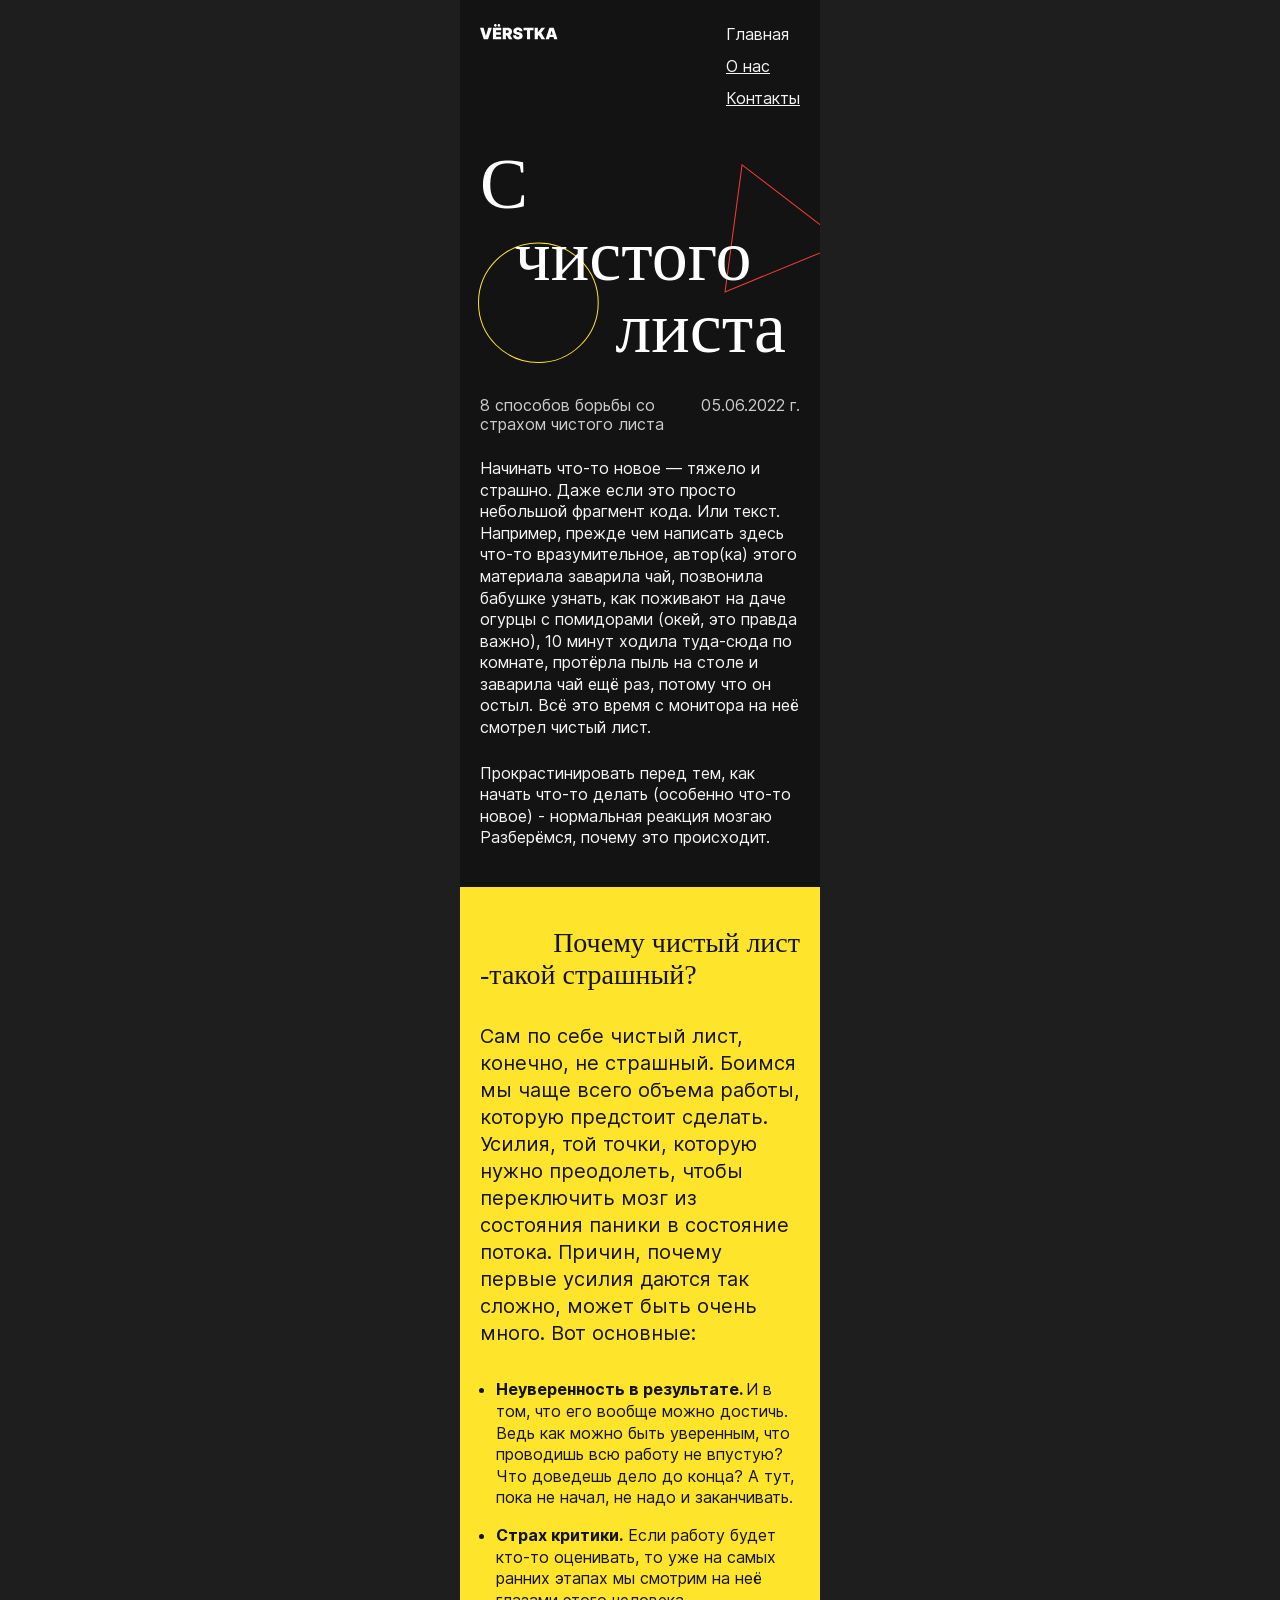
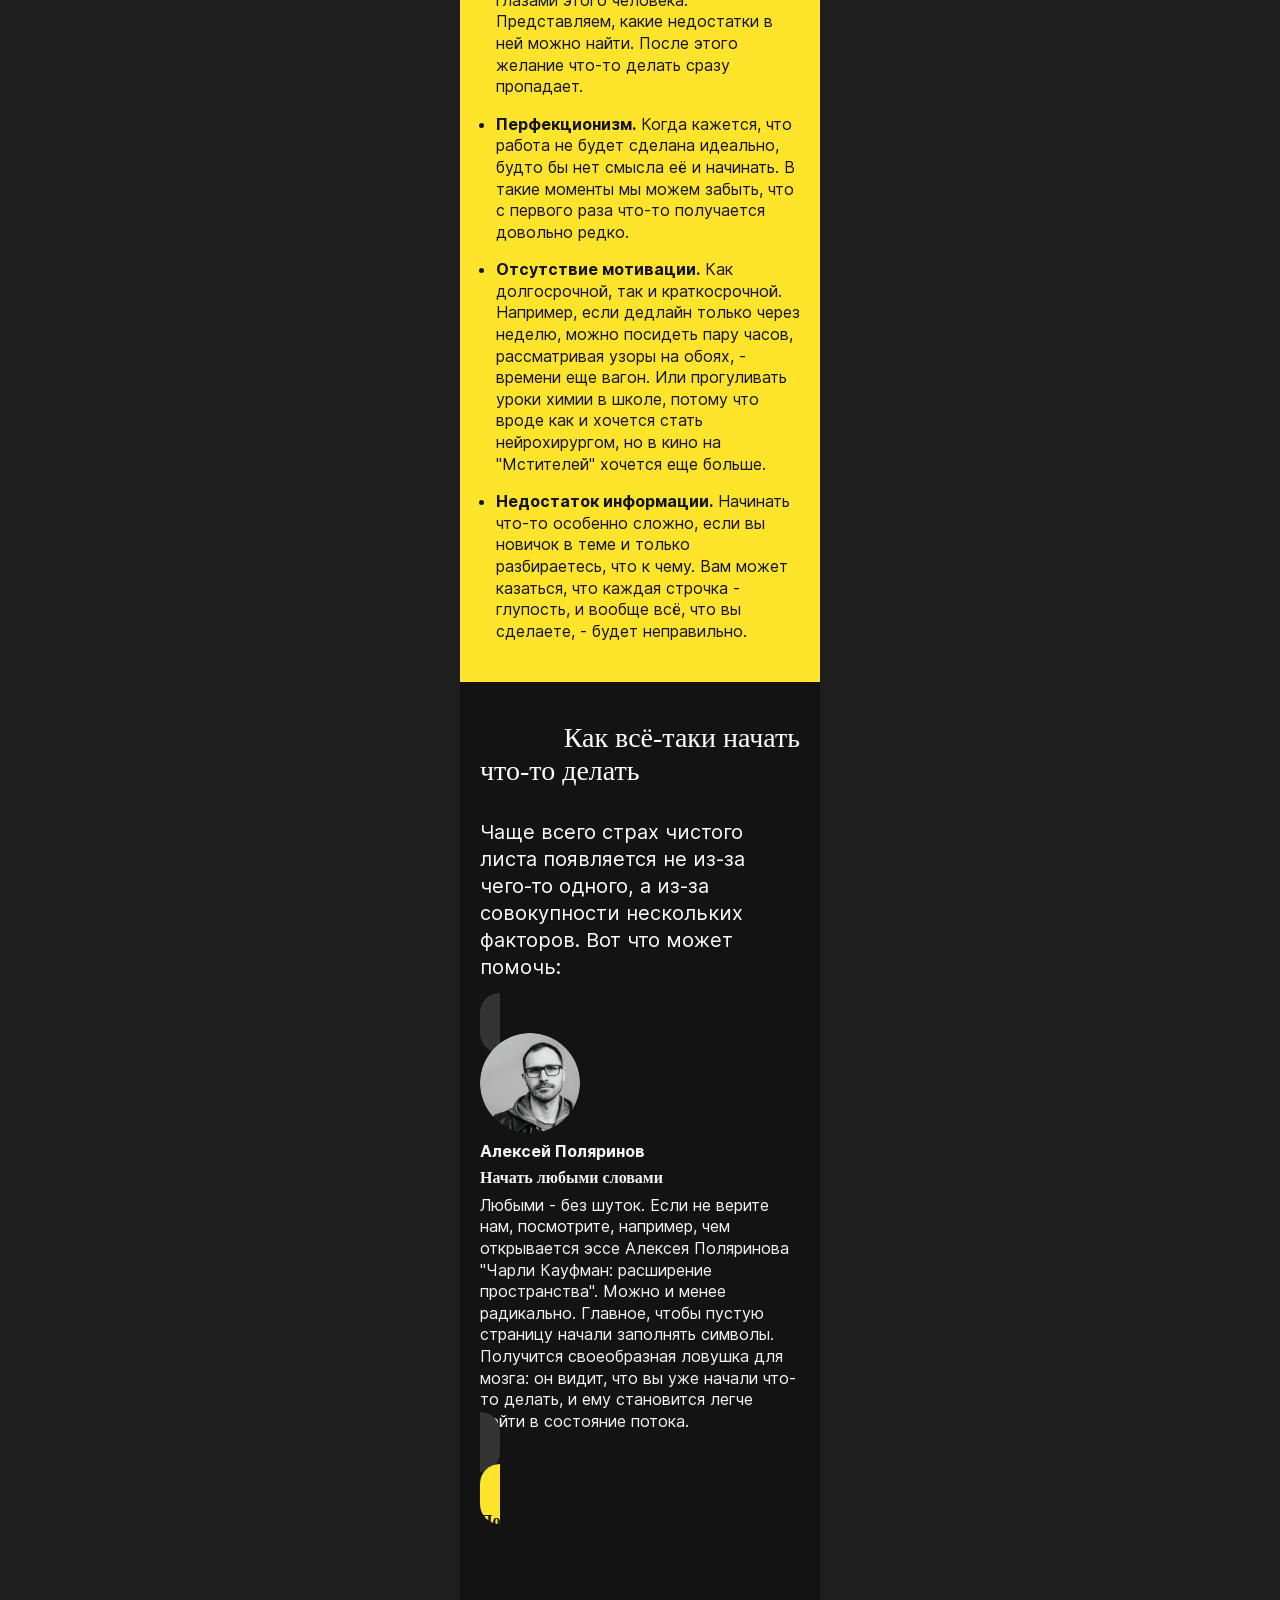
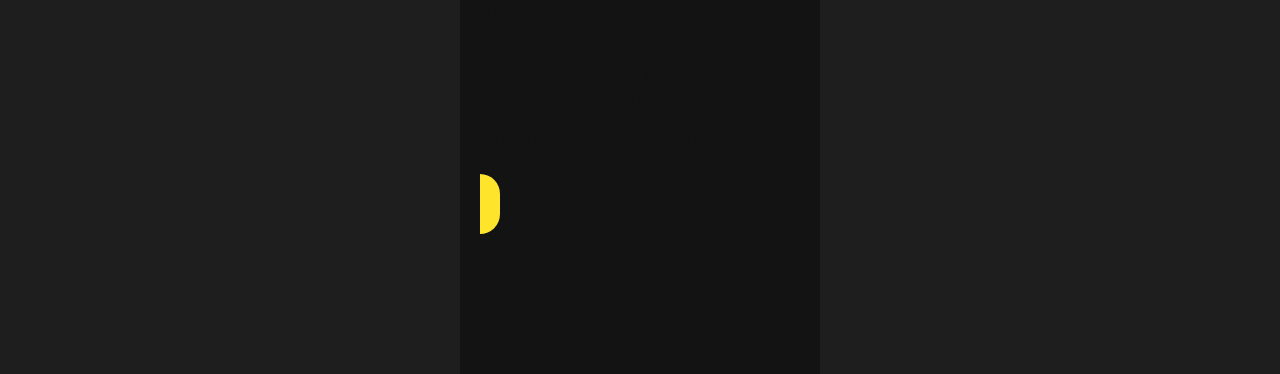
==== index.html @ e4c019f4 "need" ====
<!DOCTYPE html>
<html lang="ru">
    <head>
        <meta charset="UTF-8" />
        <meta http-equiv="X-UA-Compatible" content="IE=edge" />
        <meta name="viewport" content="width=device-width, initial-scale=1.0" />
        <title>С чистого листа</title>
        <link rel="stylesheet" href="./fonts/fonts.css">
        <link rel="stylesheet" href="./styles/style.css">
    </head>
    <body>
        <header class=" header content-section content-section_theme_dark">
            <a class="header__logo">
                <img
                  class="header__logo-image"
                  src="./images/logo.svg"
                  alt="Логотип проекта"
                />
            </a>
            <nav class="header__menu">
                <ul class="header__menu-list">
                    <li class="header__menu-item header__menu-item_active">
                        <a class="header__menu-link">Главная</a>
                    </li>
                    <li class="header__menu-item">
                        <a class="header__menu-link" href="#0">О нас</a>
                    </li>
                    <li class="header__menu-item">
                        <a class="header__menu-link" href="#0">Контакты</a>
                    </li>
                </ul>
            </nav>
        </header>
        <main class="content">
            <section class="cover content-section content-section_theme_dark">
                <h1 class="cover__title">
                    <span class="accent-span">С</span>
                    <span class="accent-span text-center">чистого</span>
                    <span class="accent-span text-right">листа</span>
                </h1>
            </section>
            <section class="intro content-section content-section_theme_dark">
                <div class="intro__heading">
                    <h2 class="intro__title">
                        8 способов борьбы со страхом чистого листа
                    </h2>
                    <time class="intro__date" datetime="2022-06-05">05.06.2022 г.</time>
                </div>
                <div class="intro__main-text">
                    <p>
                        Начинать что-то новое — тяжело и страшно. Даже если это просто
                        небольшой фрагмент кода. Или текст. Например, прежде чем написать
                        здесь что-то вразумительное, автор(ка) этого материала заварила чай,
                        позвонила бабушке узнать, как поживают на даче огурцы с помидорами
                        (окей, это правда важно), 10 минут ходила туда-сюда по комнате,
                        протёрла пыль на столе и заварила чай ещё раз, потому что он остыл.
                        Всё это время с монитора на неё смотрел чистый лист.
                    </p>
                    <p>
                        Прокрастинировать перед тем, как начать что-то делать (особенно
                        что-то новое) - нормальная реакция мозгаю Разберёмся, почему это
                        происходит.
                    </p>
                </div>
            </section>
            <section class="reasons content-section content-section_theme_bright">
                <h2 class="content-section__subtitle">
                    <span class="accent-span text-right">Почему чистый лист</span>
                    <span class="accent-span">-такой страшный?</span>
                </h2>
                <p class="content-section__introduction">
                    Сам по себе чистый лист, конечно, не страшный. Боимся мы чаще всего
                    объема работы, которую предстоит сделать. Усилия, той точки, которую
                    нужно преодолеть, чтобы переключить мозг из состояния паники в
                    состояние потока. Причин, почему первые усилия даются так сложно,
                    может быть очень много. Вот основные:
                </p>
                <ul class="content-section__list">
                    <li class="content-section__list-item">
                        <span class="content-section__list-accent">
                            Неуверенность в результате.
                        </span>
                        И в том, что его вообще можно достичь. Ведь как можно быть
                        уверенным, что проводишь всю работу не впустую? Что доведешь дело до
                        конца? А тут, пока не начал, не надо и заканчивать.
                    </li>
                    <li class="content-section__list-item">
                        <span class="content-section__list-accent">Страх критики.</span>
                        Если работу будет кто-то оценивать, то уже на самых ранних этапах мы
                        смотрим на неё глазами этого человека. Представляем, какие
                        недостатки в ней можно найти. После этого желание что-то делать
                        сразу пропадает.
                    </li>
                    <li class="content-section__list-item">
                        <span class="content-section__list-accent">Перфекционизм.</span>
                        Когда кажется, что работа не будет сделана идеально, будто бы нет
                        смысла её и начинать. В такие моменты мы можем забыть, что с первого
                        раза что-то получается довольно редко.
                    </li>
                    <li class="content-section__list-item">
                        <span class="content-section__list-accent">Отсутствие мотивации.</span>
                        Как долгосрочной, так и краткосрочной. Например, если дедлайн только
                        через неделю, можно посидеть пару часов, рассматривая узоры на
                        обоях, - времени еще вагон. Или прогуливать уроки химии в школе,
                        потому что вроде как и хочется стать нейрохирургом, но в кино на
                        "Мстителей" хочется еще больше.
                    </li>
                    <li class="content-section__list-item">
                        <span class="content-section__list-accent">Недостаток информации.</span>
                        Начинать что-то особенно сложно, если вы новичок в теме и только
                        разбираетесь, что к чему. Вам может казаться, что каждая строчка -
                        глупость, и вообще всё, что вы сделаете, - будет неправильно.
                    </li>
                </ul>
            </section>
            <section class="how-to content-section content-section_theme_dark">
                <h3 class="content-section__subtitle">
                    <span class="accent-span text-right">Как всё-таки начать</span>
                    <span class="accent-span">что-то делать</span>
                </h3>
                <p class="content-section__introduction">
                    Чаще всего страх чистого листа появляется не из-за чего-то одного, а
                    из-за совокупности нескольких факторов. Вот что может помочь:
                </p>
                <ul class="card-list">
                    <li>
                        <arcticle class="card card_theme_dark">
                            <div class="card__author">
                                <img
                                class="card__author-photo"
                                src="./images/polyarinov.png"
                                alt="Алексей Поляринов"
                                />
                                <p class="card__author-name">Алексей Поляринов</p>
                            </div>
                            <div class="card__content">
                                <h4 class="card__title">Начать любыми словами</h4>
                                <div class="card__text">
                                    <p>
                                        Любыми - без шуток. Если не верите нам, посмотрите,
                                        например, чем открывается эссе Алексея Поляринова "Чарли
                                        Кауфман: расширение пространства". Можно и менее радикально.
                                        Главное, чтобы пустую страницу начали заполнять символы.
                                        Получится своеобразная ловушка для мозга: он видит, что вы
                                        уже начали что-то делать, и ему становится легче войти в
                                        состояние потока.
                                    </p>
                                </div>
                            </div>
                        </arcticle>
                    </li>
                    <li>
                        <arcticle class="card card_theme_bright">
                            <div class="card__content">
                                <h4 class="card__title">Поставить перед собой рамку для фотографии</h4>
                                <div class="card__text">
                                    <p>
                                        Самую обычную: 10 на 15 сантиметров. Уже от одного ощущения,
                                        что предстоит работа над большой и сложной задачей, может
                                        пропасть всякое желание за неё браться. В такие моменты
                                        хорошо помогает загнать задачу в рамки - в прямом смысле.
                                        Сосредоточьтесь на том, чтобы заполнить только пространство
                                        10х15 сантиметров. Что дальше - пока неважно.
                                    </p>
                                </div>
                            </div>
                        </arcticle>
                    </li>
                </ul>
            </section>
        </main>
        <footer class="footer content-section content-section_theme_dark"></footer>
    </body>
</html>
---- fonts/fonts.css ----
@font-face {
    font-family: 'EB Garamont';
    src: 
      url(./ebgaramondmedium.woff2) format('woff2'),
      url(./ebgaramondmedium.woff) format('woff'),
      url(./ebgaramondmedium.ttf) format('truetype');
    font-weight: 500;
    font-display: swap;
}

@font-face {
    font-family: 'EB Garamont';
    src: 
      url(./ebgaramondregular.woff2) format('woff2'),
      url(./ebgaramondregular.woff) format('woff'),
      url(./ebgaramondregular.ttf) format('truetype');
     font-weight: 400; 
     font-display: swap;
}

@font-face {
    font-family: 'Inter';
    src: 
      url(./interregular.woff2) format('woff2'),
      url(./interregular.woff) format('woff'),
      url(./interregular.ttf) format('truetype');
    font-weight: 400;
    font-display: swap;
}

@font-face {
    font-family: 'Inter';
    src: 
      url(./interbold.woff2) format('woff2'),
      url(./interbold.woff) format('woff'),
      url(./interbold.ttf) format('truetype');
    font-weight: 700;
    font-display: swap;
}
---- styles/style.css ----
body {
    margin: 0;
    font-family: Inter, sans-serif;
    font-weight: 400;
    background-color: #1e1e1e;
}

h1,
h2,
h3,
h4,
h5,
h6,
p,
ul,
ol,
blockquote {
    margin: 0;
    padding: 0
}

.content-section {
    box-sizing: border-box;
    width: 100%;
    max-width: 360px;
    min-height: 100px;
    margin: auto;
}

.content-section_theme_dark {
    color: #fff;
    background-color: #131313;
}

.content-section_theme_bright {
    color: #131313;
    background-color: #fee42a;
}

.header {
    display: flex;
    justify-content: space-between;
    align-items: flex-start;
    padding: 24px 20px;
}

.header__logo{
    display: block;
    width: 78px;
}

.header__logo-image {
    width: 100%;
}

.header__menu-list {
    display: flex;
    flex-direction: column;
    gap: 12px;
    list-style: none;
}

.header__menu-link {
    color: #f5f5f5;
    font-size: 16px;
    line-height: 1.2;
}

.header__menu-item_active .header__menu-link {
    text-decoration: none;
}

.cover {
    min-height: 258px;
    padding: 15px 34px 32px 20px;
    background-image: url(../images/cover.svg);
    background-repeat: no-repeat;
    background-position: right center;
    background-size: 95% auto;
}

.cover__title {
    width: 100%;
    color: #fff;
    font-family: 'EB Garamond', serif;
    font-weight: 400;
    font-size: 72px;
    line-height: 1;
}

.accent-span {
    display: block;
}

.text-center {
    text-align: center;
}

.text-right {
    text-align: right;
}

.intro {
    padding: 0 20px 38px;
}

.intro__heading {
    display: flex;
    justify-content: space-between;
    gap: 22px;
    color: #ccc;
    font-size: 16px;
}

.intro__title {
    font-weight: 400;
    font-size: 16px;
    line-height: 1.2;
}

.intro__date {
    font-size: 16px;
    line-height: 1.2;
    white-space: nowrap;
}

.intro__main-text {
    display: flex;
    flex-direction: column;
    gap: 24px;
    margin-top: 24px;
    color: #f5f5f5;
    font-size: 16px;
    line-height: 1.35;
}

.reasons {
    padding: 40px 20px;
}

.content-section__subtitle {
    margin-bottom: 32px;
    font-family: 'EB Garamong', serif;
    font-weight: 500;
    font-size: 28px;
    line-height: 1.15;
}

.content-section__introduction {
    margin: 0 0 32px;
    font-size: 20px;
    line-height: 1.35;
}

.content-section__list {
    display: flex;
    flex-direction: column;
    gap: 16px;
    padding: 0 0 0 16px;
    font-size: 16px;
    line-height: 1.35;
}

.content-section__list-accent {
    font-weight: 700;
}

.how-to {
    padding: 40px 20px 60px;
}

.card-list {
    display: flex;
    flex-direction: column;
    gap: 32px;
    list-style: none;
}

.card {
    border-radius: 30px;
    padding: 20px;
}

.card_theme_dark {
    color: #f5f5f5;
    background-color: #343434;
}

.card_theme_bright {
    color: #141414;
    background-color: #fee42a;
}

.card__author-photo {
    display: block;
    width: 100px;
    border-radius: 50%;
}

.card__author-name {
    margin: 8px 0 0;
    font-weight: 700;
}

.card__title {
    margin: 8px auto;
    font-family: 'EB Garamond', serif;
}

.card_text-only .card__title {
    margin-top: 0;
}

.card__text {
    font-size: 16px;
    line-height: 1.35;
}

.footer {
    padding: 20px;
}
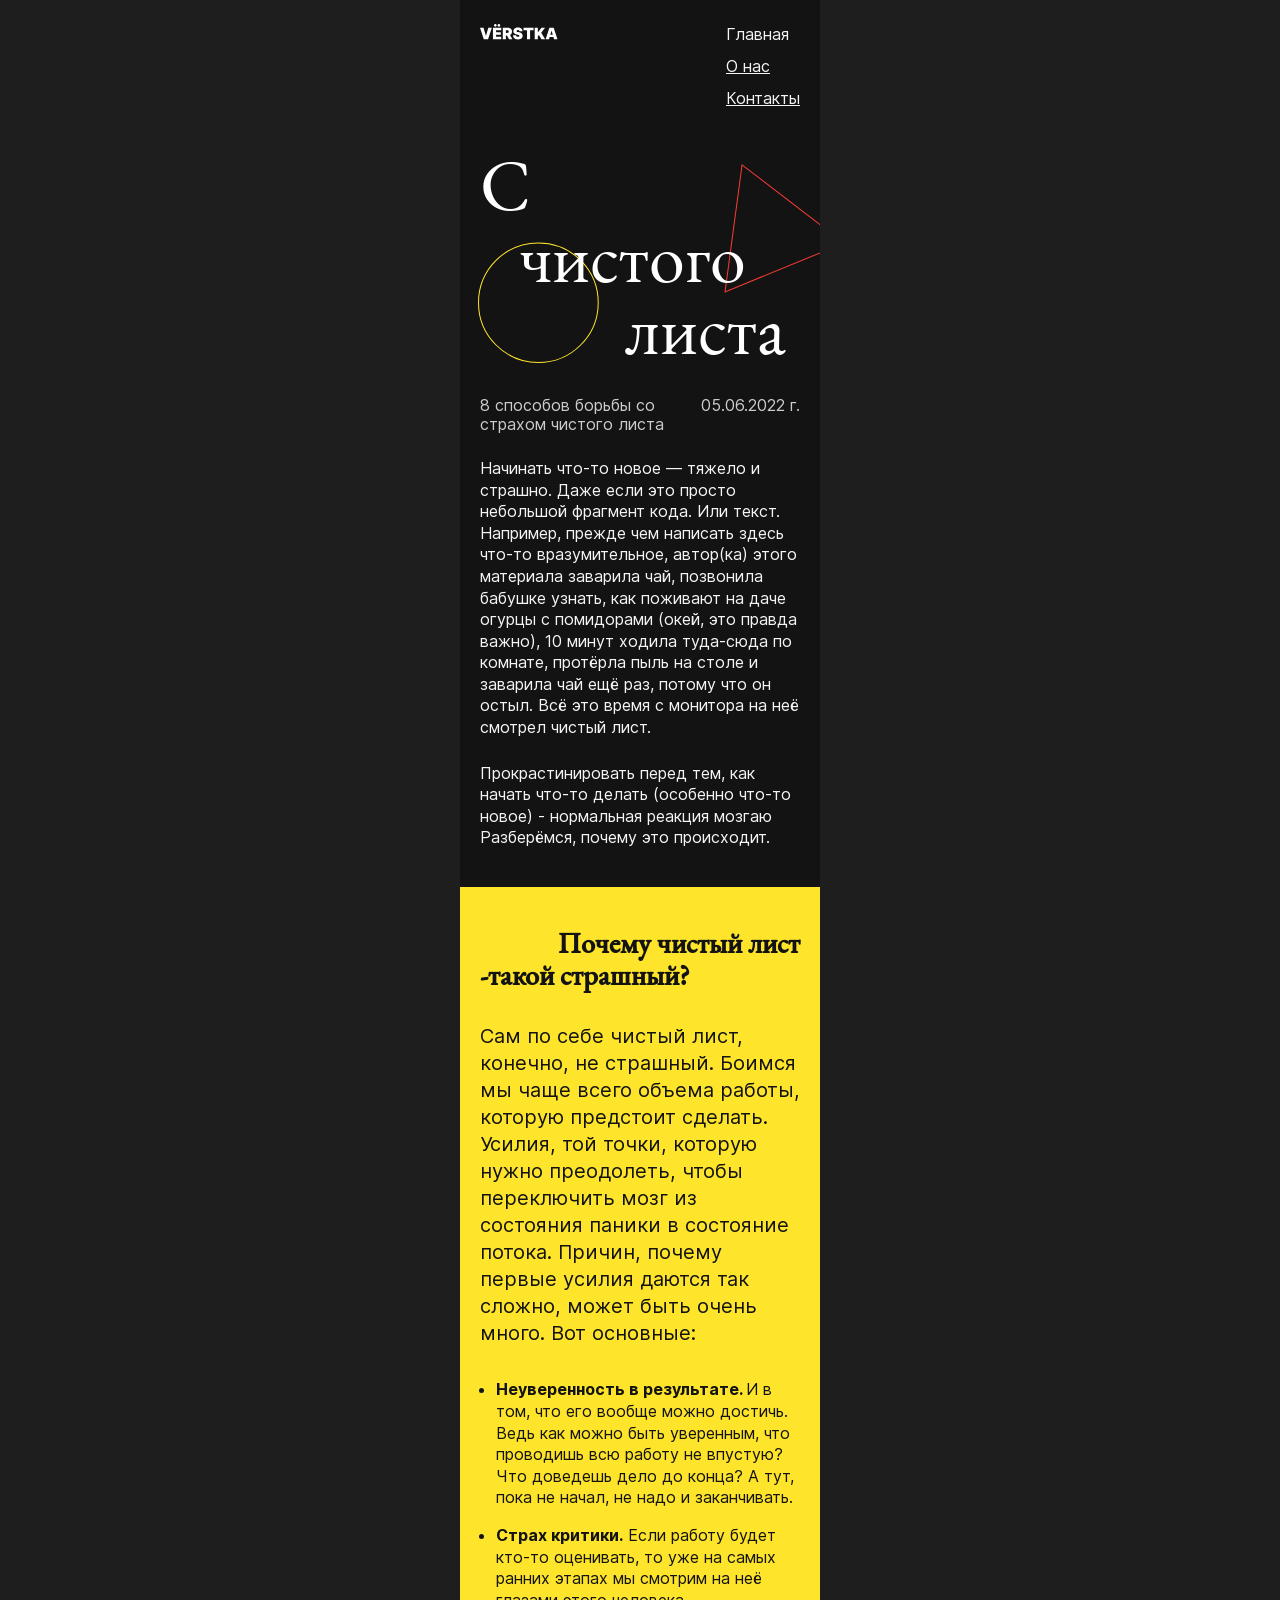
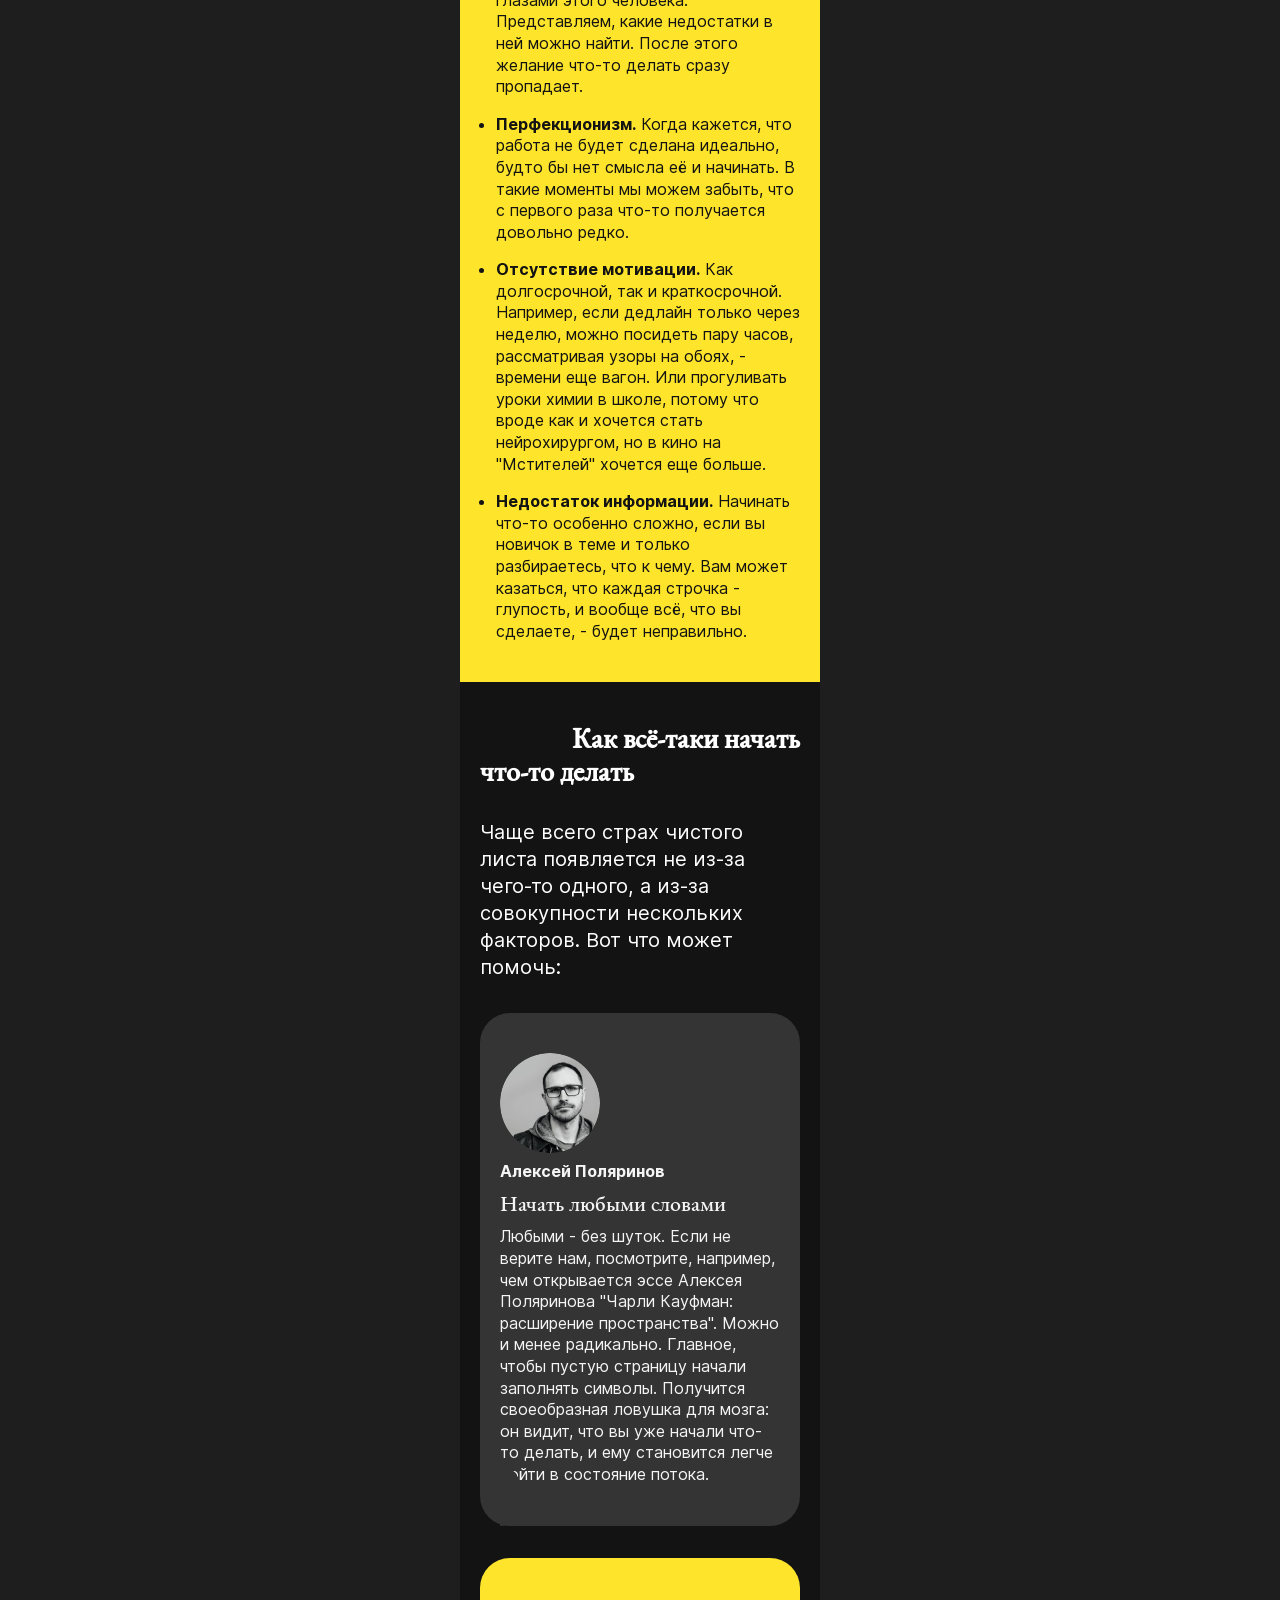
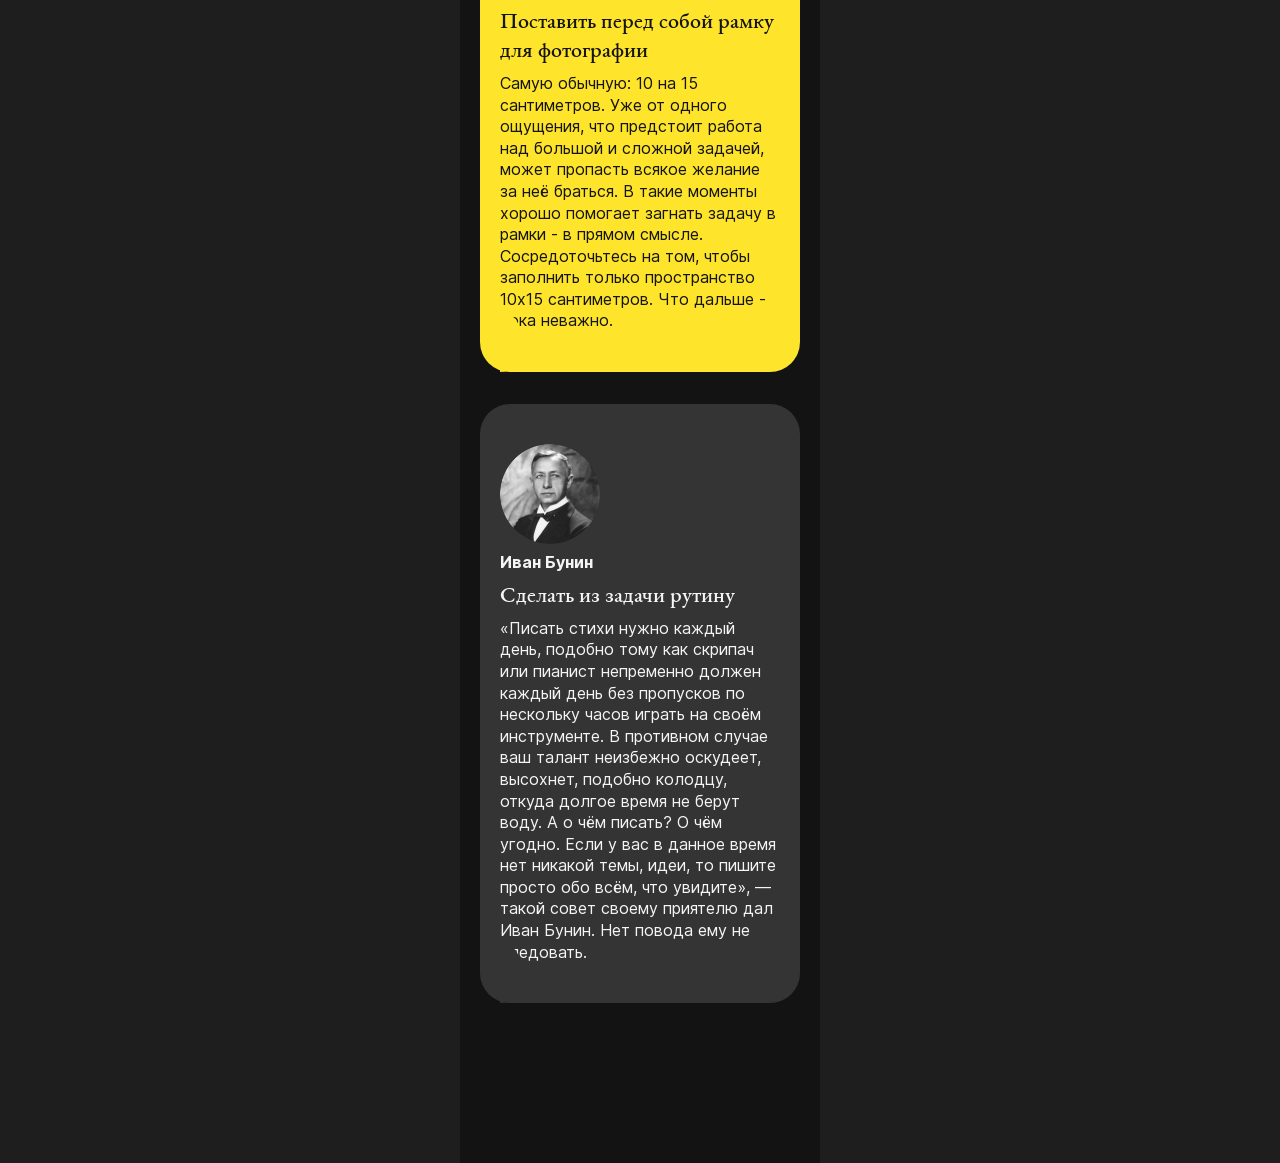
==== commit 6c518106: "new" ====
--- a/index.html
+++ b/index.html
@@ -123,7 +123,7 @@
                     из-за совокупности нескольких факторов. Вот что может помочь:
                 </p>
                 <ul class="card-list">
-                    <li>
+                    <li class="card card_theme_dark">
                         <arcticle class="card card_theme_dark">
                             <div class="card__author">
                                 <img
@@ -149,7 +149,7 @@
                             </div>
                         </arcticle>
                     </li>
-                    <li>
+                    <li class="card card_theme_bright">
                         <arcticle class="card card_theme_bright">
                             <div class="card__content">
                                 <h4 class="card__title">Поставить перед собой рамку для фотографии</h4>
@@ -166,6 +166,26 @@
                             </div>
                         </arcticle>
                     </li>
+                    <li class="card card_theme_dark">
+                        <arcticle class="card card_theme_dark">
+                            <div class="card__author">
+                                <img
+                                class="card__author-photo"
+                                src="./images/bunin.png"
+                                alt="Иван Бунин"
+                                />
+                                <p class="card__author-name">Иван Бунин</p>
+                            </div>
+                            <div class="card__content">
+                                <h4 class="card__title">Сделать из задачи рутину</h4>
+                                <div class="card__text">
+                                    <p>
+                                        «Писать стихи нужно каждый день, подобно тому как скрипач или пианист непременно должен каждый день без пропусков по нескольку часов играть на своём инструменте. В противном случае ваш талант неизбежно оскудеет, высохнет, подобно колодцу, откуда долгое время не берут воду. А о чём писать? О чём угодно. Если у вас в данное время нет никакой темы, идеи, то пишите просто обо всём, что увидите», — такой совет своему приятелю дал Иван Бунин. Нет повода ему не следовать.
+                                    </p>
+                                </div>
+                            </div>
+                        </arcticle>
+                    </li>
                 </ul>
             </section>
         </main>
--- a/fonts/fonts.css
+++ b/fonts/fonts.css
@@ -1,5 +1,5 @@
 @font-face {
-    font-family: 'EB Garamont';
+    font-family: 'EB Garamond';
     src: 
       url(./ebgaramondmedium.woff2) format('woff2'),
       url(./ebgaramondmedium.woff) format('woff'),
@@ -9,7 +9,7 @@
 }
 
 @font-face {
-    font-family: 'EB Garamont';
+    font-family: 'EB Garamond';
     src: 
       url(./ebgaramondregular.woff2) format('woff2'),
       url(./ebgaramondregular.woff) format('woff'),
--- a/styles/style.css
+++ b/styles/style.css
@@ -140,8 +140,7 @@
 
 .content-section__subtitle {
     margin-bottom: 32px;
-    font-family: 'EB Garamong', serif;
-    font-weight: 500;
+    font-family: 'EB Garamond', serif;
     font-size: 28px;
     line-height: 1.15;
 }
@@ -205,6 +204,9 @@
 .card__title {
     margin: 8px auto;
     font-family: 'EB Garamond', serif;
+    font-weight: 500;
+    font-size: 22px;
+    line-height: 1.35;
 }
 
 .card_text-only .card__title {
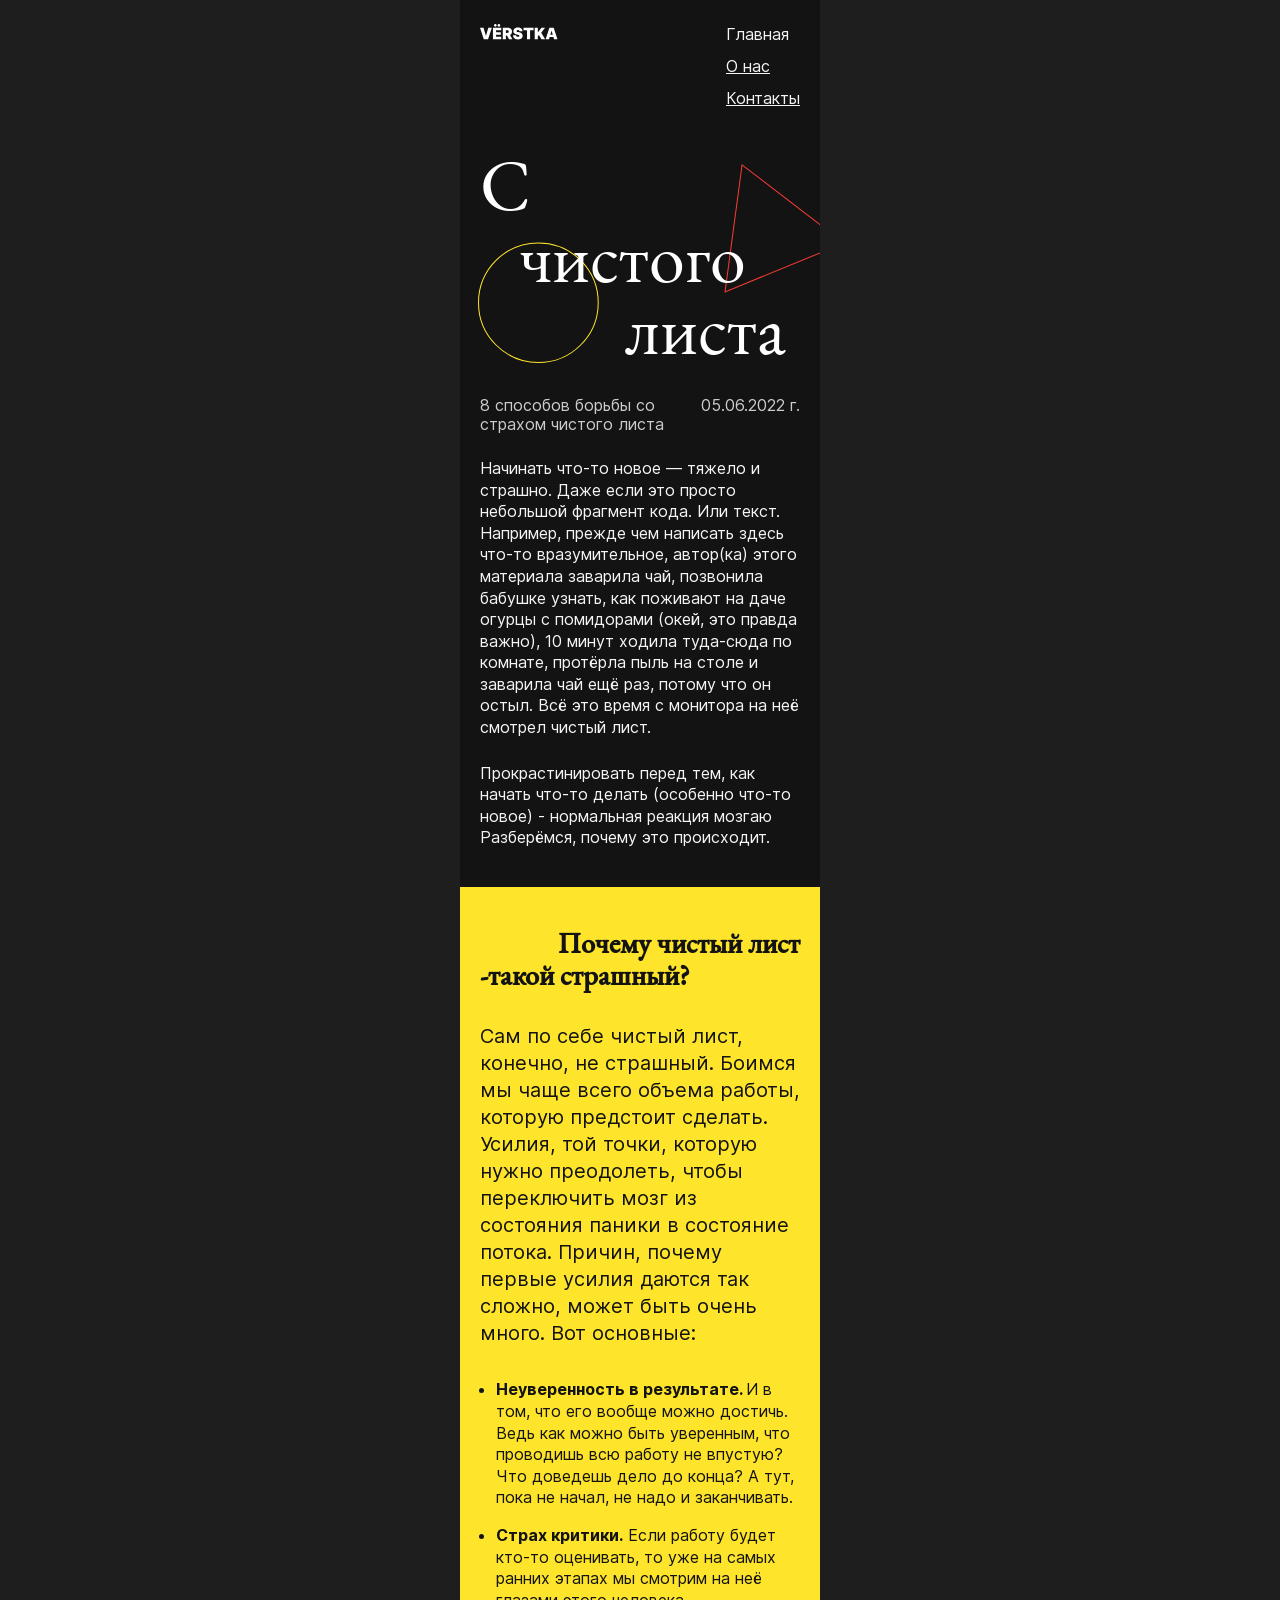
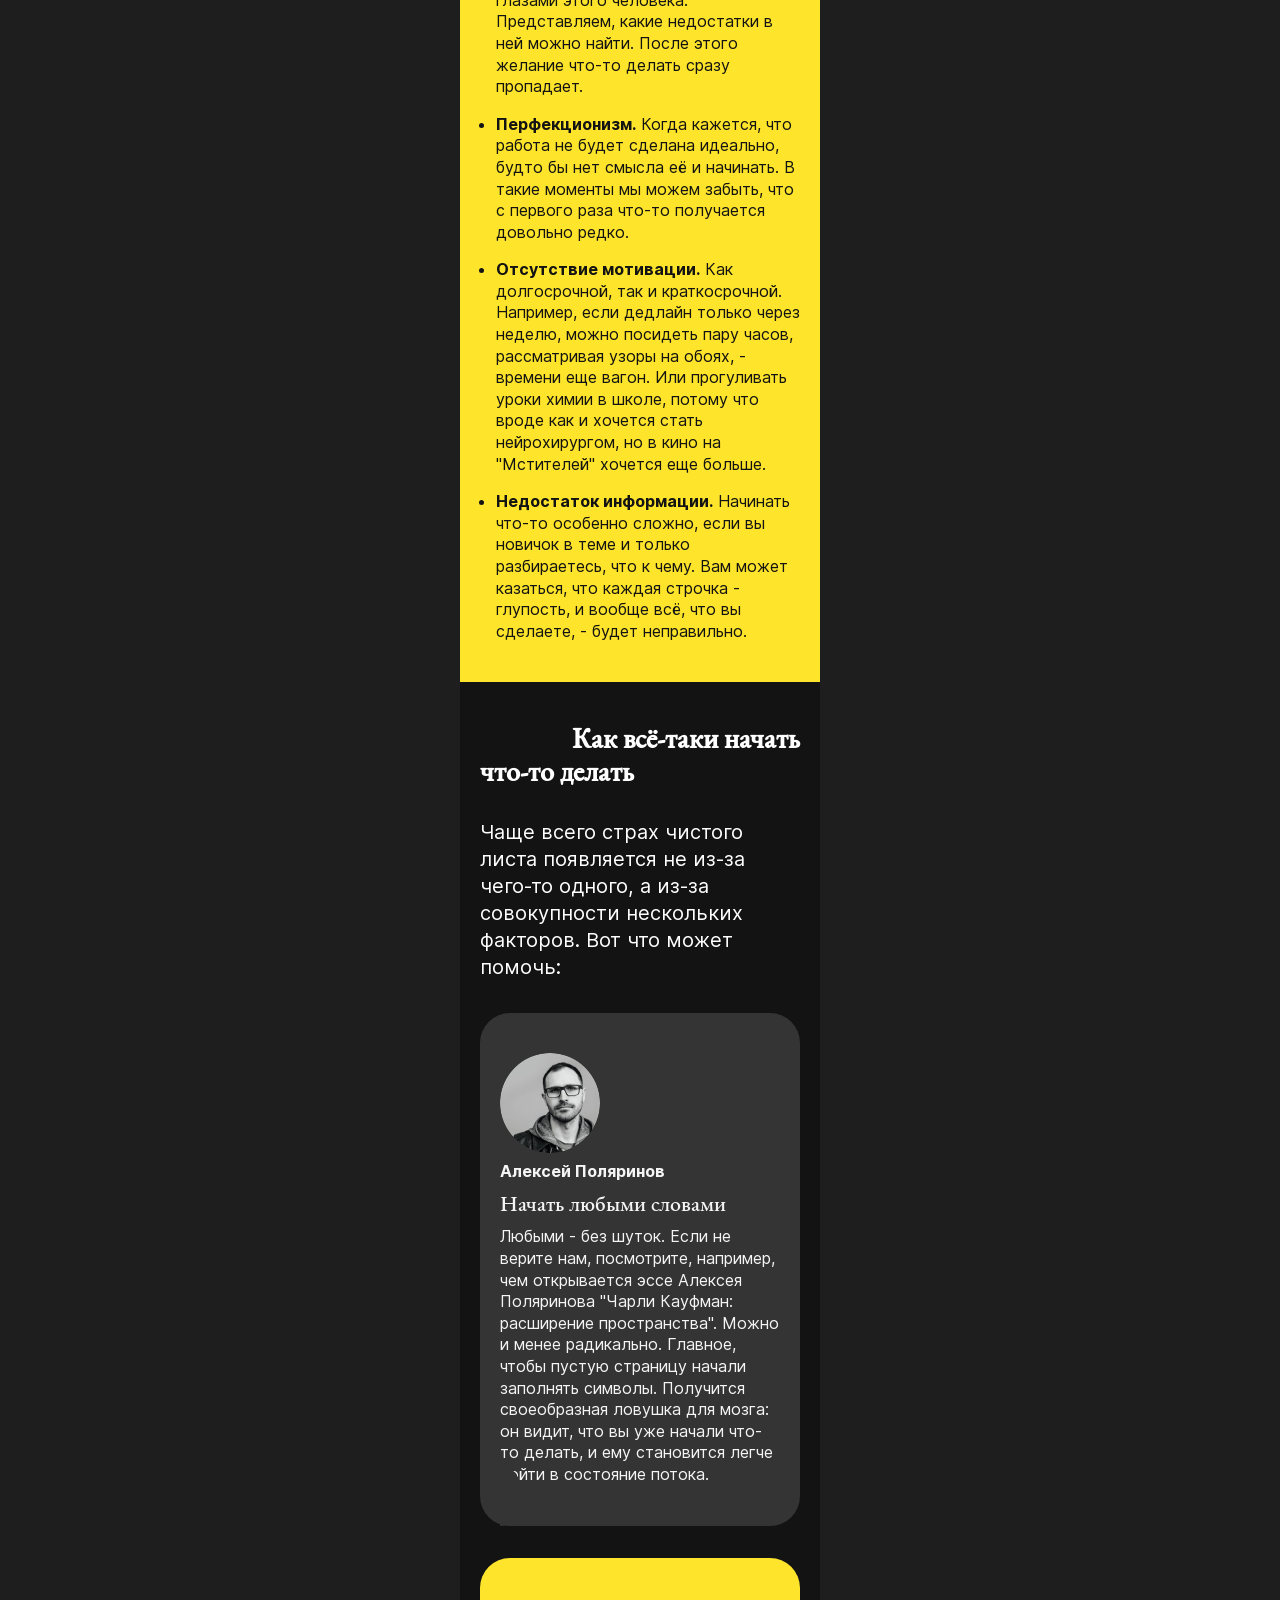
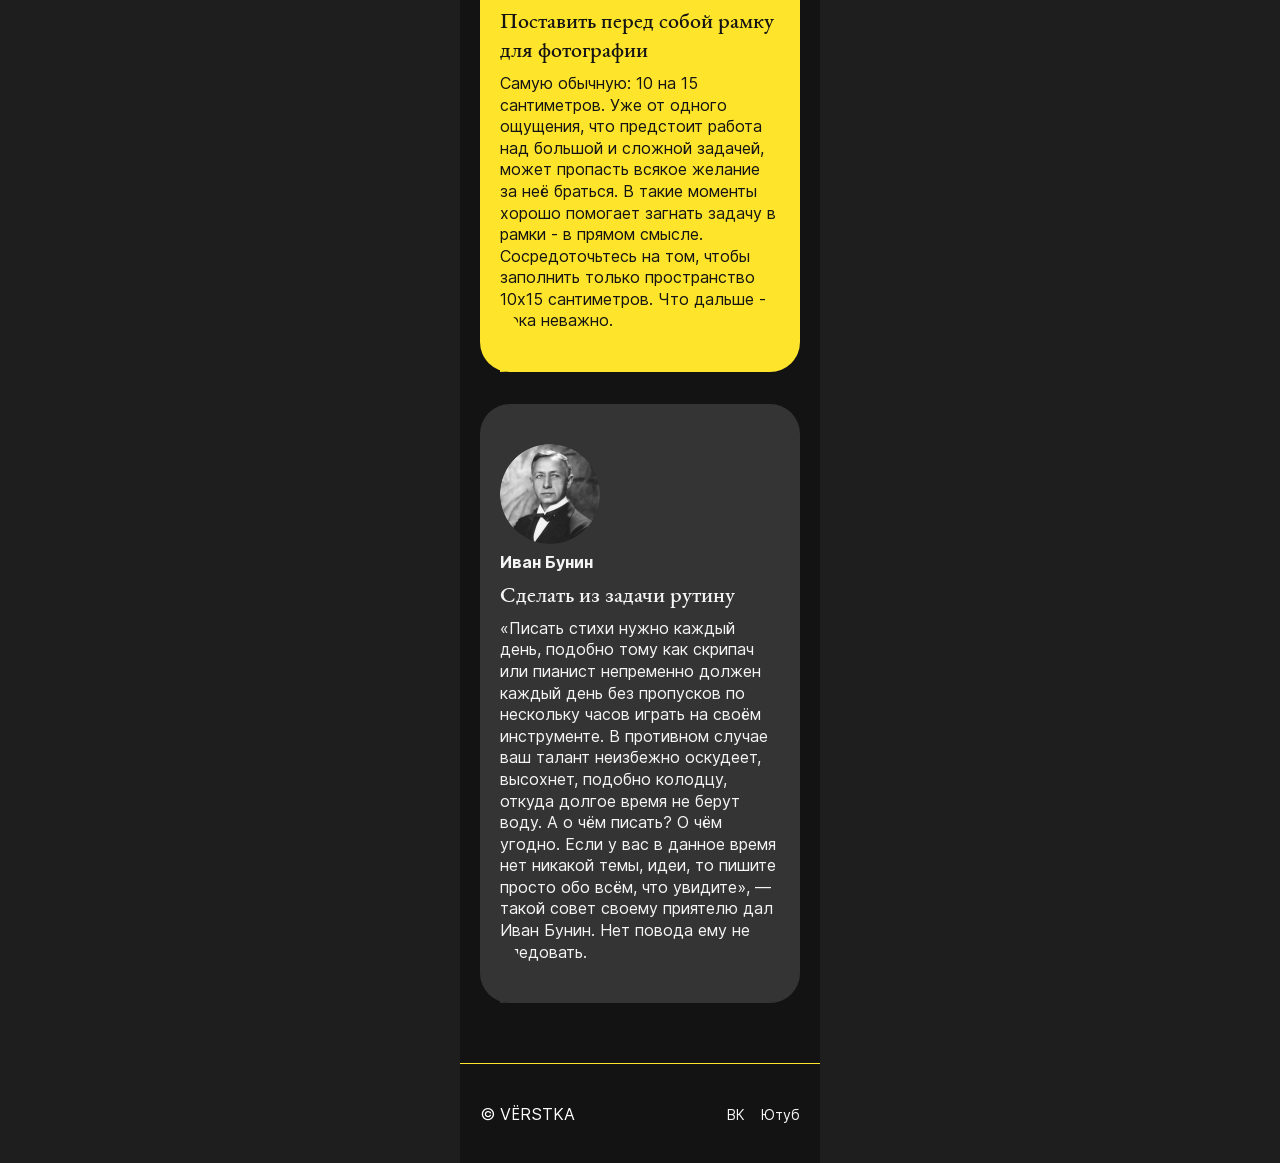
==== commit 232b055f: "done" ====
--- a/index.html
+++ b/index.html
@@ -189,6 +189,16 @@
                 </ul>
             </section>
         </main>
-        <footer class="footer content-section content-section_theme_dark"></footer>
+        <footer class="footer content-section content-section_theme_dark">
+            <p class="footer__copy">© VЁRSTKA</p>
+            <ul class="footer__links">
+                <li>
+                    <a href="#">ВК</a>
+                </li>
+                <li>
+                    <a href="#">Ютуб</a>
+                </li>
+            </ul>
+        </footer>
     </body>
 </html>
--- a/styles/style.css
+++ b/styles/style.css
@@ -219,5 +219,22 @@
 }
 
 .footer {
+    display: flex;
+    justify-content: space-between;
+    align-items: center;
+    border-top: 1px solid #fee42a;
     padding: 20px;
+}
+
+.footer__links {
+    display: flex;
+    gap: 16px;
+    list-style: none;
+}
+
+.footer__links a {
+    color: #f5f5f5;
+    font-size: 14px;
+    line-height: 1.25;
+    text-decoration: none;
 }
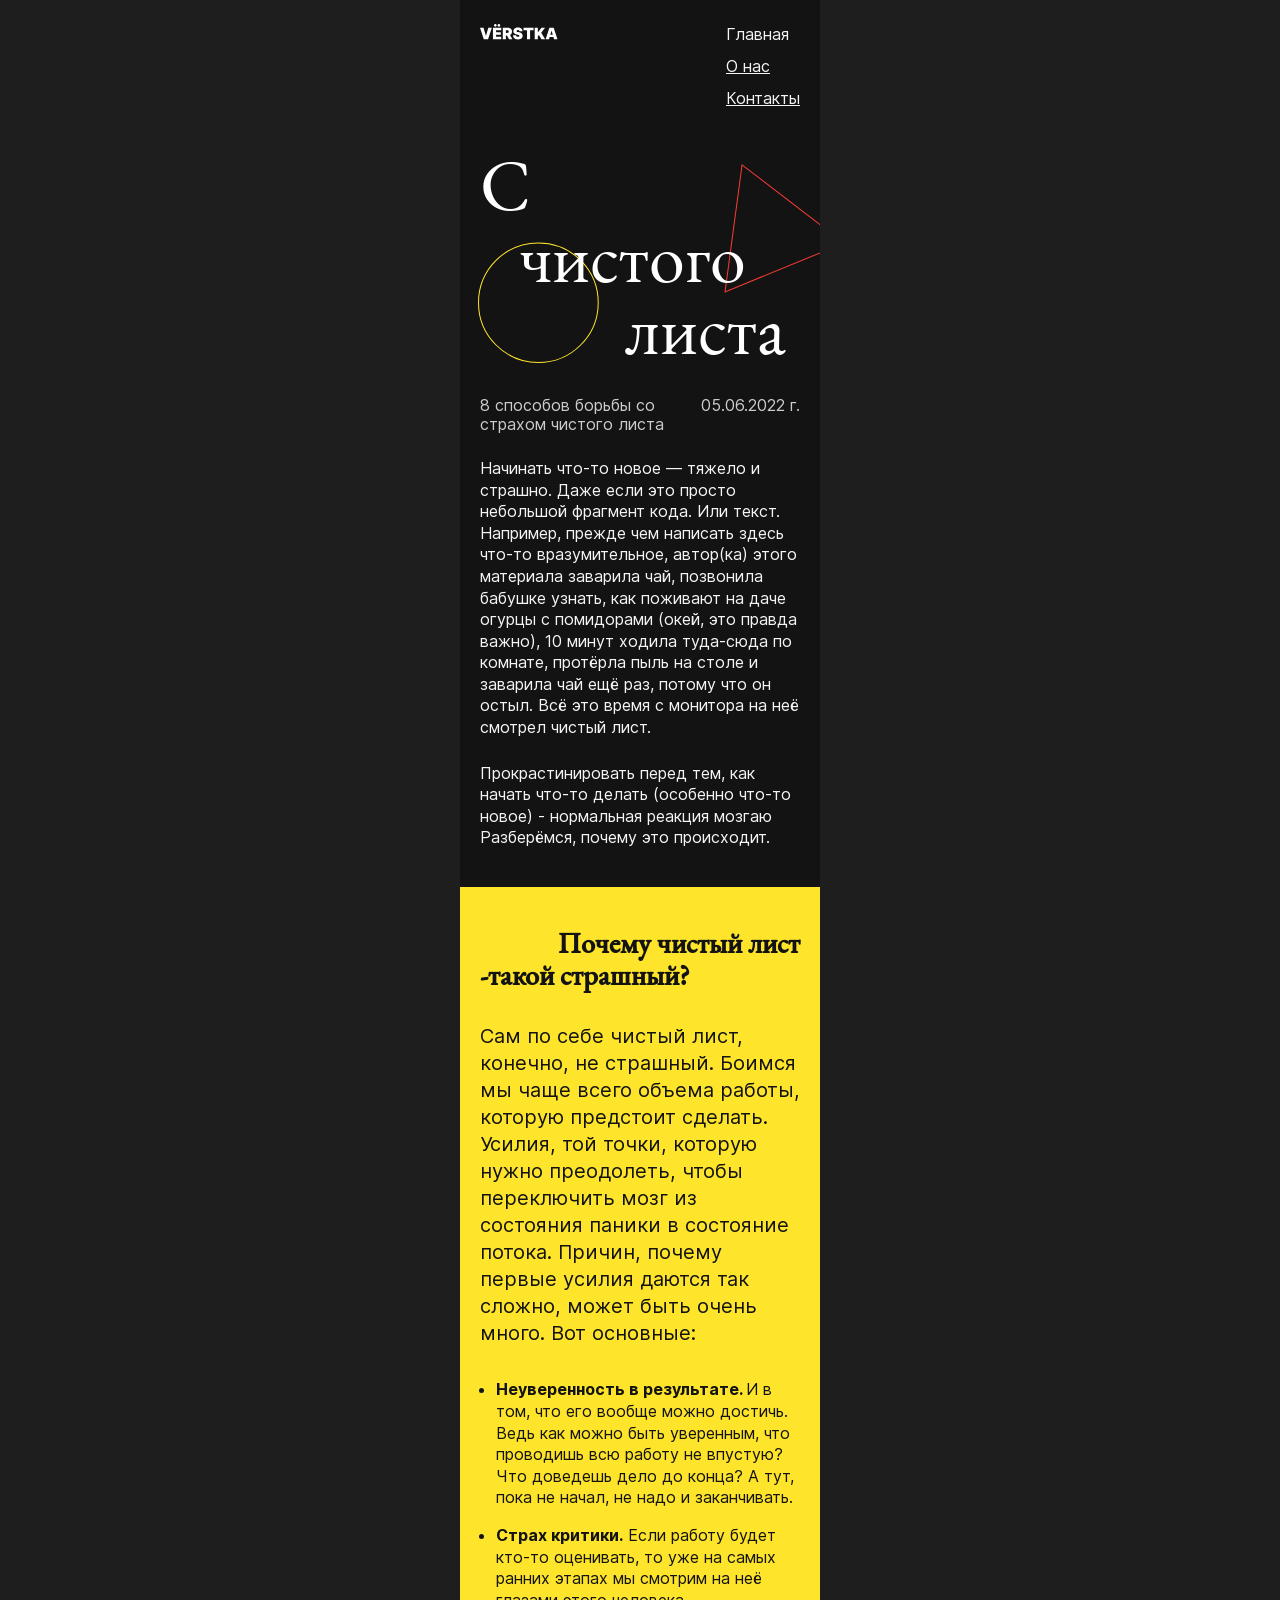
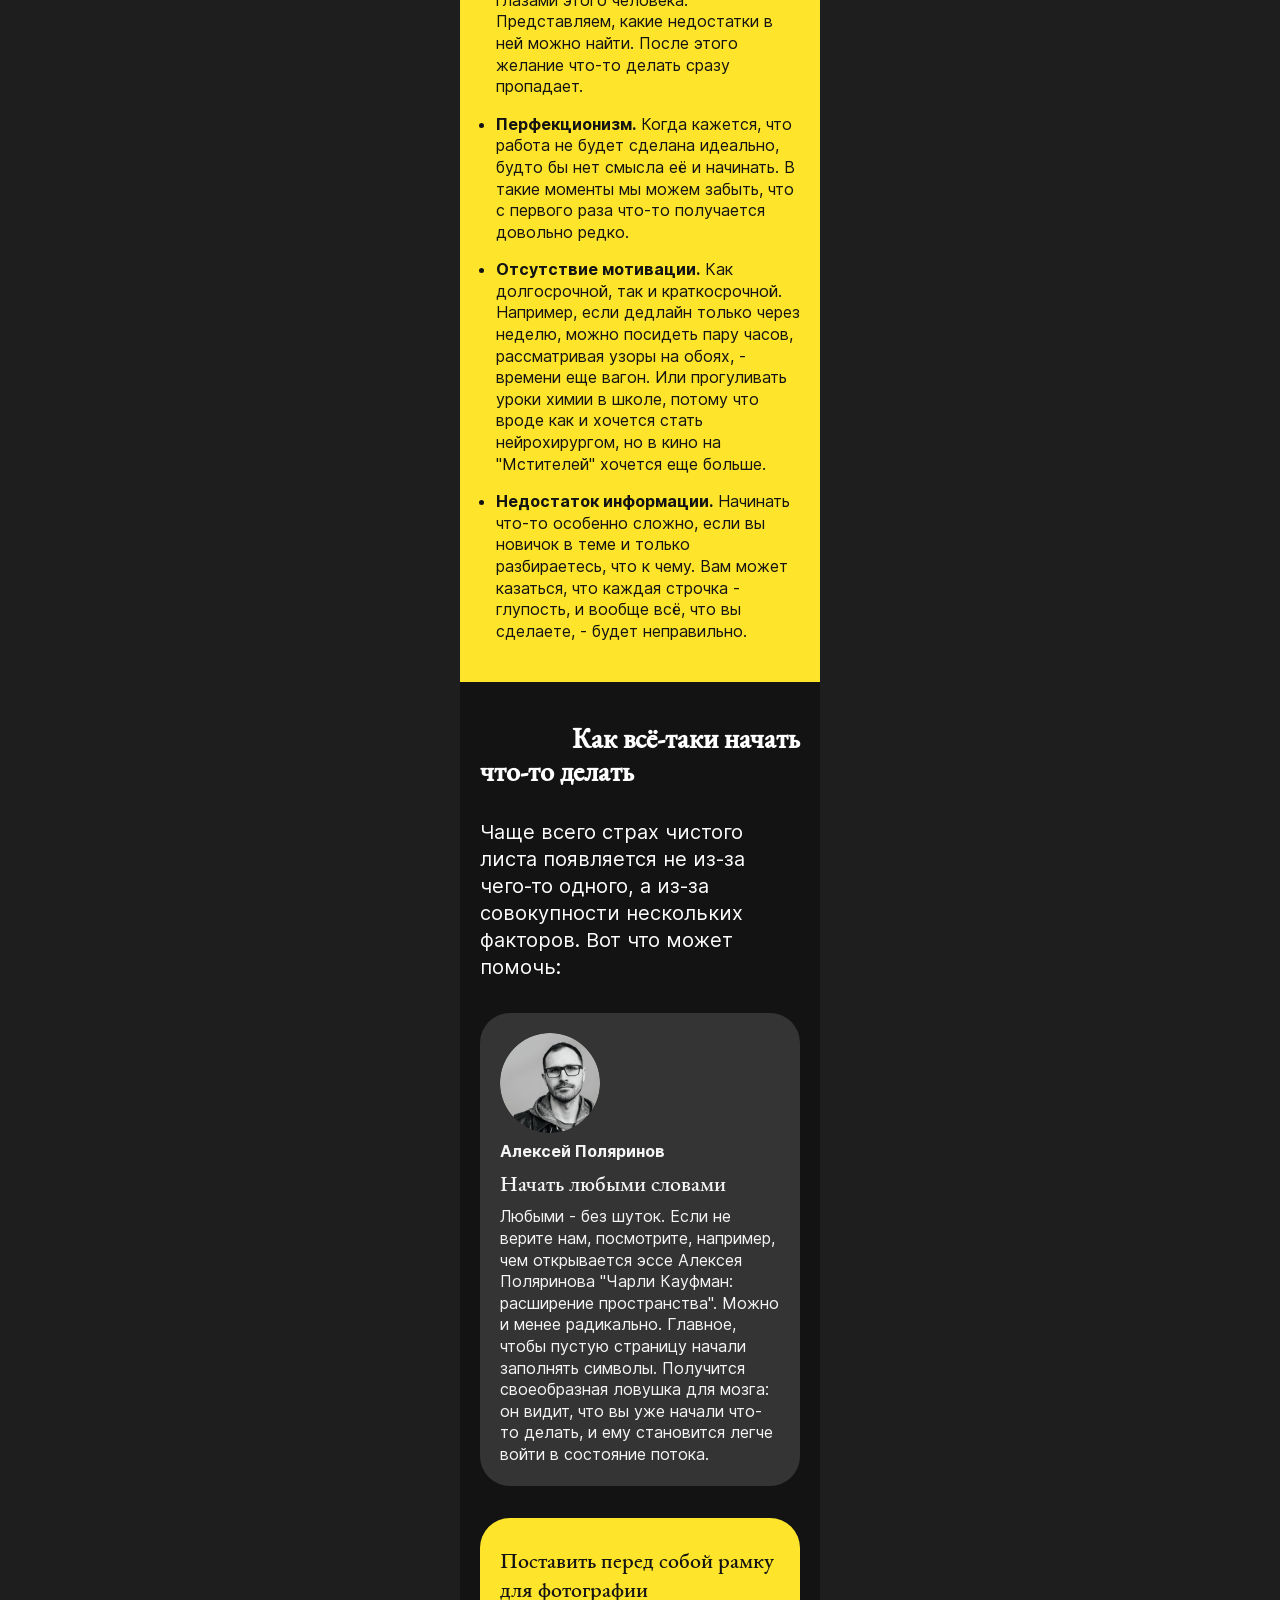
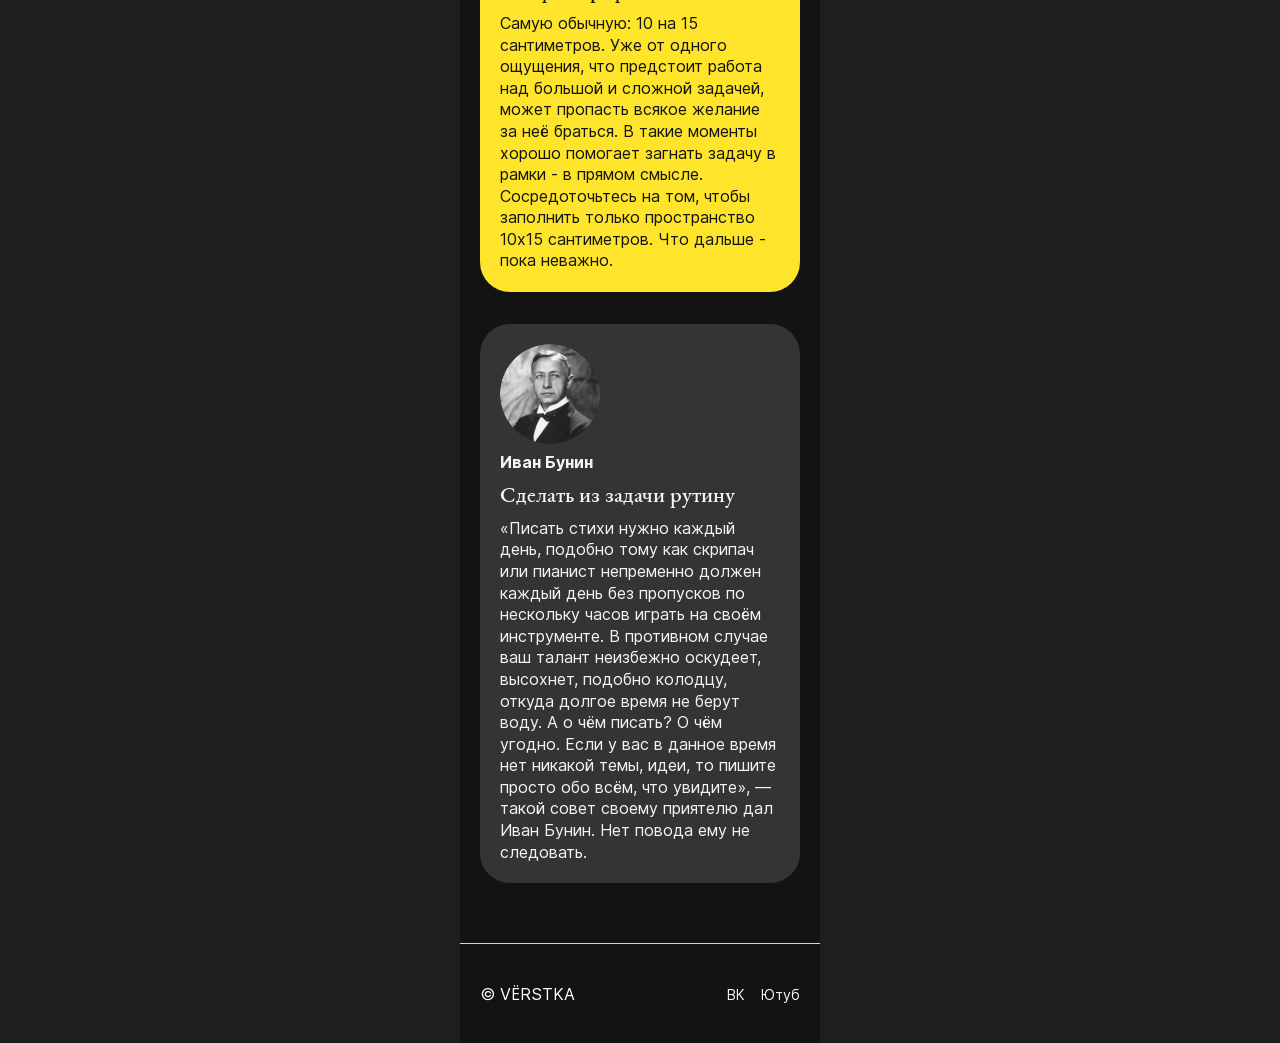
==== commit eef27578: "done done done" ====
--- a/index.html
+++ b/index.html
@@ -124,7 +124,7 @@
                 </p>
                 <ul class="card-list">
                     <li class="card card_theme_dark">
-                        <arcticle class="card card_theme_dark">
+                        <arcticle>
                             <div class="card__author">
                                 <img
                                 class="card__author-photo"
@@ -150,7 +150,7 @@
                         </arcticle>
                     </li>
                     <li class="card card_theme_bright">
-                        <arcticle class="card card_theme_bright">
+                        <arcticle>
                             <div class="card__content">
                                 <h4 class="card__title">Поставить перед собой рамку для фотографии</h4>
                                 <div class="card__text">
@@ -167,7 +167,7 @@
                         </arcticle>
                     </li>
                     <li class="card card_theme_dark">
-                        <arcticle class="card card_theme_dark">
+                        <arcticle>
                             <div class="card__author">
                                 <img
                                 class="card__author-photo"
